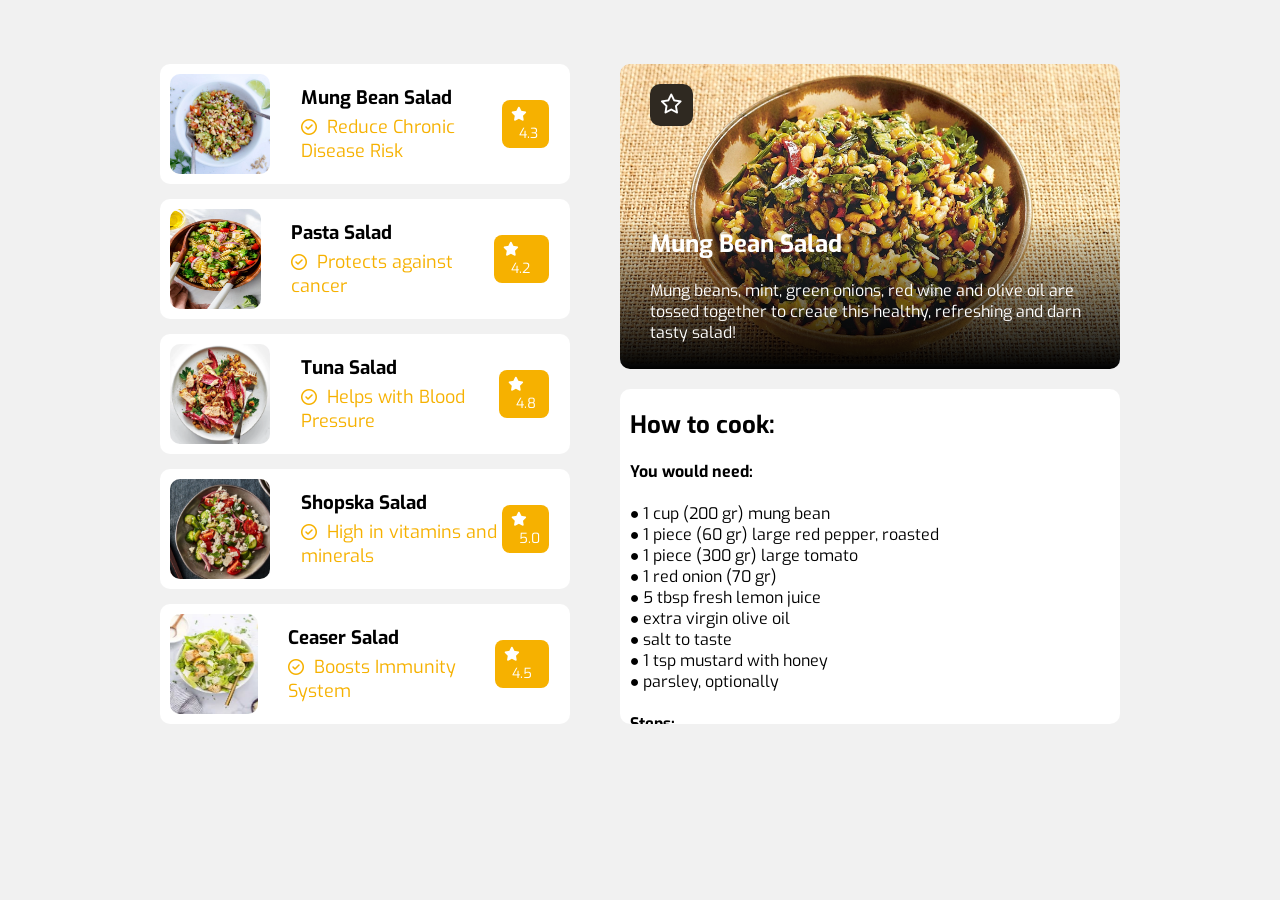
==== index.html @ 81a6a022 "new file structure" ====
<!DOCTYPE html>
<html lang="en">

<head>
    <meta charset="UTF-8">
    <meta name="viewport" content="width=device-width, initial-scale=1.0">
    <title>Recipes Card Layout</title>
    <link rel="stylesheet" href="styles/style.css">
     <!--Fontawesome CDN-->
     <link rel="stylesheet" href="https://cdnjs.cloudflare.com/ajax/libs/font-awesome/6.5.0/css/all.min.css" integrity="sha512-Avb2QiuDEEvB4bZJYdft2mNjVShBftLdPG8FJ0V7irTLQ8Uo0qcPxh4Plq7G5tGm0rU+1SPhVotteLpBERwTkw==" crossorigin="anonymous" referrerpolicy="no-referrer" />
</head>

<body>
    <div class="wrapper">
        <div class="recipeCards">
            <div class="recipe">
                <img class="recipeImg" width="100" height="100" src="images/mung_bean_salad_sm.webp">
                <div class="recipeText">
                    <h3>Mung Bean Salad</h3>
                    <p><i class="fa-regular fa-circle-check"></i>&nbsp;&nbsp;Reduce Chronic Disease Risk</p>
                </div>
                <div class="rating">
                    <p id="fav" value="Mung Bean Salad"><i class="fa-solid fa-star"></i>&nbsp;&nbsp;4.3</p>
                </div>
            </div>
            <div class="recipe">
                <img class="recipeImg" width="100" height="100" src="images/pasta_salad_sm.webp">
                <div class="recipeText">
                    <h3>Pasta Salad</h3>
                    <p><i class="fa-regular fa-circle-check"></i>&nbsp;&nbsp;Protects against cancer</p>
                </div>
                <div class="rating">
                    <p id="fav" value="Pasta Salad"><i class="fa-solid fa-star"></i>&nbsp;&nbsp;4.2</p>
                </div>
            </div>
            <div class="recipe">
                <img class="recipeImg" width="100" height="100" src="images/tuna_salad_sm.webp">
                <div class="recipeText">
                    <h3>Tuna Salad</h3>
                    <p><i class="fa-regular fa-circle-check"></i>&nbsp;&nbsp;Helps with Blood Pressure</p>
                </div>
                <div class="rating">
                    <p id="fav" value="Tuna Salad"><i class="fa-solid fa-star"></i>&nbsp;&nbsp;4.8</p>
                </div>
            </div>
            <div class="recipe">
                <img class="recipeImg" width="100" height="100" src="images/shopska_salad_sm.webp">
                <div class="recipeText">
                    <h3>Shopska Salad</h3>
                    <p><i class="fa-regular fa-circle-check"></i>&nbsp;&nbsp;High in vitamins and minerals</p>
                </div>
                <div class="rating">
                    <p id="fav" value="Shopska Salad"><i class="fa-solid fa-star"></i>&nbsp;&nbsp;5.0</p>
                </div>
            </div>
            <div class="recipe">
                <img class="recipeImg" width="100" height="100" src="images/ceasar_salad_sm.webp">
                <div class="recipeText">
                    <h3>Ceaser Salad</h3>
                    <p><i class="fa-regular fa-circle-check"></i>&nbsp;&nbsp;Boosts Immunity System</p>
                </div>
                <div class="rating">
                    <p id="fav" value="Ceaser Salad"><i class="fa-solid fa-star"></i>&nbsp;&nbsp;4.5</p>
                </div>
            </div>
        </div>
        <div class="selectedItem">
            <div class="selectedImg">
                <img id="backImg" width="500" height="300" src="images/mung_bean_salad_lg.webp">
                <div class="favIcon"><i id="star-icon" class="fa-regular fa-star"></i></div>
                <div class="shortText">
                <h2 id="title">Mung Bean Salad</h2>
                <p id="descr">Mung beans, mint, green onions, red wine and olive oil are tossed together to create this healthy, refreshing and darn tasty salad!</p>
            </div>
            </div>
            <div class="selectedRecipeText">
                <h2>How to cook:</h2>
                <p id="cookRecipe"><b>You would need:</b> <br>
                    ● 1 cup (200 gr) mung bean 
                    ● 1 piece (60 gr) large red pepper, roasted 
                    ● 1 piece (300 gr) large tomato 
                    ● 1 red onion (70 gr) 
                    ● 5 tbsp fresh lemon juice 
                    ● extra virgin olive oil 
                    ● salt to taste  
                    ● 1 tsp mustard with honey 
                    ● parsley, optionally 
        
                    <b>Steps:</b> 
        
                     1. Soak the mung bean for a few hours so it will cook faster. Then wash it, place in a saucepan and cover with water. Cook over medium heat until the grains soften (be careful not to overcook it). It took me about 15-20 minutes. 
        
                     2. After the mung bean is cooked, wash it with cold water and set aside to drain and cool. 
        
                     3. During this time, prepare the vegetables. Cut the tomato into cubes, onion and pepper into thin slices. Squeeze out the juice of half a lemon.</p>
            </div>
        </div>
    </div>

    <script src="scripts/script.js"></script>
</body>

</html>

<!--
<i class="fa-regular fa-star"></i>
  -->
---- styles/style.css ----
@import url('https://fonts.googleapis.com/css2?family=Exo:ital,wght@0,100..900;1,100..900&display=swap');

* {
  font-family: 'Exo', sans-serif;
}

html {
  height: 100%;
  background-color: #F1F1F1;
}

body {
  margin: unset;
}

.wrapper {
  display: flex;
  width: 80%;
  justify-content: center;
  margin: auto;
  margin-top: 5%;
}

.recipeCards {
  width: 40%;
  margin-right: 50px;
}

.recipe {
  display: flex;
  justify-content: space-between;
  background-color: white;
  border-radius: 10px;
}

.recipe:hover {
  cursor: pointer;
  background-color: #F6B100;
}

.recipe:hover p {
  color: white;
}

.recipe:hover .rating p {
  background-color: white;
  color: #F6B100;
}

.recipe:nth-child(n+2) {
  margin-top: 15px;
}

.recipeImg {
  padding: 10px;
  border-radius: 20px;
}

.recipeText {
  display: flex;
  flex-direction: column;
  justify-content: center;
  margin-left: 5%;
  margin-right: auto;
}

.recipeText h3 {
  margin: unset;
}

.recipeText p {
  margin: 5px 0 0 0;
  font-size: 18px;
  color: #F6B100;
}

.recipeText p i {
  font-size: 16px;
}

.rating {
  margin-right: 5%;
  align-self: center;
}

.rating p {
  background-color: #F6B100;
  color: white;
  padding: 5px 9px;
  border-radius: 8px;
  font-size: 14px;
}

.selectedItem {
  width: 500px;
}

.selectedImg {
  position: relative;
}

.selectedImg img {
  border-radius: 10px;
}

.selectedImg::after {
  content: '';
  position: absolute;
  bottom: 0;
  left: 0;
  z-index: 1;
  width: 100%;
  height: 50%;
  border-end-end-radius: 10px;
  border-end-start-radius: 10px;
  background: linear-gradient(to bottom, rgba(0, 0, 0, 0), rgba(0, 0, 0, 2));
}

.shortText {
  position: absolute;
  bottom: 10px;
  left: 30px;
  color: white;
  z-index: 2;
  margin-right: 30px;
}

.selectedRecipeText {
  background-color: white;
  border-radius: 10px;
  /* height: 48%; */
  height: 335px;
  margin-top: 20px;
  overflow: auto;
}

.selectedRecipeText h2 {
  padding: 0 0 0 10px;
}

.selectedRecipeText p {
  padding: 0 0 10px 10px;
}

.favIcon {
  position: absolute;
  top: 20px;
  left: 30px;
  background-color: #2f2921;
  padding: 10px;
  border-radius: 10px;
}

.favIcon:hover {
  background-color: #7ac900 ;
  cursor: pointer;
}

.favIcon i {
  font-size: 20px;
  color: white;
}

#cookRecipe {
  white-space: pre-line;

}

/* Media queries */

@media only screen and (max-width: 460px) {
  .wrapper {
    width: 92%;
    flex-direction: column;
    padding-bottom: 5%;
  }

  .recipeCards {
    display: flex;
    overflow: scroll;
    width: 100%;
  }

  .recipe {
    flex-direction: column;
    margin-right: 10px;
    justify-content: unset;
  }

  .recipe:nth-last-child(1) {
    margin-right: 0px;
  }

  .recipeText {
    font-size: 12px;
    margin-left: 10%;
    padding-right: 5px;
  }

  .recipeText p {
    font-size: 12px;
  }

  .recipe:nth-child(n+2) {
    margin-top: unset;
    justify-content: space-between;
  }

  .recipe:nth-child(n+2) .recipeText {
    margin-bottom: auto;
  }

  .recipe:nth-child(n+2) .recipeText p {
    margin-top: 24%;
  }

  #backImg {
    height: 65dvw;
    width: 100%;
  }

  .selectedItem {
    margin-top: 20px;
    width: 100%;
  }

}
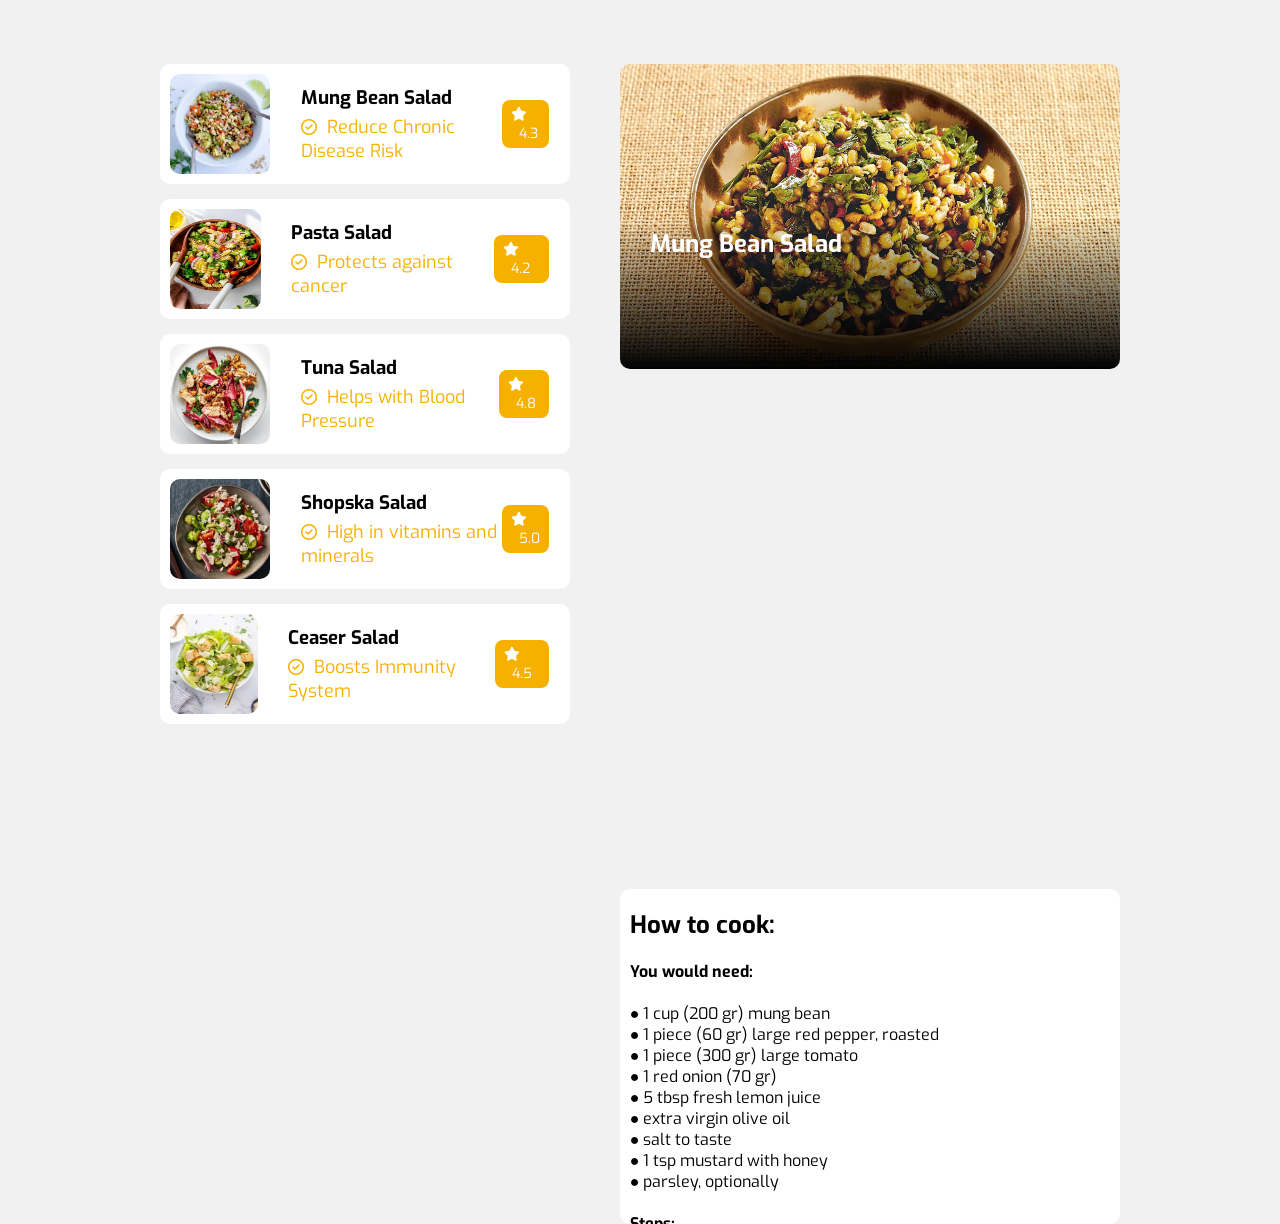
==== commit 4c7ac50d: "new animations + final changes" ====
--- a/index.html
+++ b/index.html
@@ -6,8 +6,11 @@
     <meta name="viewport" content="width=device-width, initial-scale=1.0">
     <title>Recipes Card Layout</title>
     <link rel="stylesheet" href="styles/style.css">
-     <!--Fontawesome CDN-->
-     <link rel="stylesheet" href="https://cdnjs.cloudflare.com/ajax/libs/font-awesome/6.5.0/css/all.min.css" integrity="sha512-Avb2QiuDEEvB4bZJYdft2mNjVShBftLdPG8FJ0V7irTLQ8Uo0qcPxh4Plq7G5tGm0rU+1SPhVotteLpBERwTkw==" crossorigin="anonymous" referrerpolicy="no-referrer" />
+    <!--Fontawesome CDN-->
+    <link rel="stylesheet" href="https://cdnjs.cloudflare.com/ajax/libs/font-awesome/6.5.0/css/all.min.css"
+        integrity="sha512-Avb2QiuDEEvB4bZJYdft2mNjVShBftLdPG8FJ0V7irTLQ8Uo0qcPxh4Plq7G5tGm0rU+1SPhVotteLpBERwTkw=="
+        crossorigin="anonymous" referrerpolicy="no-referrer" />
+    <script src="https://cdn.jsdelivr.net/npm/gsap@3.12.7/dist/gsap.min.js"></script>
 </head>
 
 <body>
@@ -69,30 +72,35 @@
                 <img id="backImg" width="500" height="300" src="images/mung_bean_salad_lg.webp">
                 <div class="favIcon"><i id="star-icon" class="fa-regular fa-star"></i></div>
                 <div class="shortText">
-                <h2 id="title">Mung Bean Salad</h2>
-                <p id="descr">Mung beans, mint, green onions, red wine and olive oil are tossed together to create this healthy, refreshing and darn tasty salad!</p>
-            </div>
+                    <h2 id="title">Mung Bean Salad</h2>
+                    <p id="descr">Mung beans, mint, green onions, red wine and olive oil are tossed together to create
+                        this healthy, refreshing and darn tasty salad!</p>
+                </div>
             </div>
             <div class="selectedRecipeText">
                 <h2>How to cook:</h2>
                 <p id="cookRecipe"><b>You would need:</b> <br>
-                    ● 1 cup (200 gr) mung bean 
-                    ● 1 piece (60 gr) large red pepper, roasted 
-                    ● 1 piece (300 gr) large tomato 
-                    ● 1 red onion (70 gr) 
-                    ● 5 tbsp fresh lemon juice 
-                    ● extra virgin olive oil 
-                    ● salt to taste  
-                    ● 1 tsp mustard with honey 
-                    ● parsley, optionally 
-        
-                    <b>Steps:</b> 
-        
-                     1. Soak the mung bean for a few hours so it will cook faster. Then wash it, place in a saucepan and cover with water. Cook over medium heat until the grains soften (be careful not to overcook it). It took me about 15-20 minutes. 
-        
-                     2. After the mung bean is cooked, wash it with cold water and set aside to drain and cool. 
-        
-                     3. During this time, prepare the vegetables. Cut the tomato into cubes, onion and pepper into thin slices. Squeeze out the juice of half a lemon.</p>
+                    ● 1 cup (200 gr) mung bean
+                    ● 1 piece (60 gr) large red pepper, roasted
+                    ● 1 piece (300 gr) large tomato
+                    ● 1 red onion (70 gr)
+                    ● 5 tbsp fresh lemon juice
+                    ● extra virgin olive oil
+                    ● salt to taste
+                    ● 1 tsp mustard with honey
+                    ● parsley, optionally
+
+                    <b>Steps:</b>
+
+                    1. Soak the mung bean for a few hours so it will cook faster. Then wash it, place in a saucepan and
+                    cover with water. Cook over medium heat until the grains soften (be careful not to overcook it). It
+                    took me about 15-20 minutes.
+
+                    2. After the mung bean is cooked, wash it with cold water and set aside to drain and cool.
+
+                    3. During this time, prepare the vegetables. Cut the tomato into cubes, onion and pepper into thin
+                    slices. Squeeze out the juice of half a lemon.
+                </p>
             </div>
         </div>
     </div>
--- a/styles/style.css
+++ b/styles/style.css
@@ -1,227 +1,226 @@
 @import url('https://fonts.googleapis.com/css2?family=Exo:ital,wght@0,100..900;1,100..900&display=swap');
 
 * {
-  font-family: 'Exo', sans-serif;
+    font-family: 'Exo', sans-serif;
 }
 
 html {
-  height: 100%;
-  background-color: #F1F1F1;
+    height: 100%;
+    background-color: #F1F1F1;
 }
 
 body {
-  margin: unset;
+    margin: unset;
 }
 
 .wrapper {
-  display: flex;
-  width: 80%;
-  justify-content: center;
-  margin: auto;
-  margin-top: 5%;
+    display: flex;
+    width: 80%;
+    justify-content: center;
+    margin: auto;
+    margin-top: 5%;
 }
 
 .recipeCards {
-  width: 40%;
-  margin-right: 50px;
+    width: 40%;
+    margin-right: 50px;
 }
 
 .recipe {
-  display: flex;
-  justify-content: space-between;
-  background-color: white;
-  border-radius: 10px;
+    display: flex;
+    justify-content: space-between;
+    background-color: white;
+    border-radius: 10px;
 }
 
 .recipe:hover {
-  cursor: pointer;
-  background-color: #F6B100;
+    cursor: pointer;
+    background-color: #F6B100;
 }
 
 .recipe:hover p {
-  color: white;
+    color: white;
 }
 
 .recipe:hover .rating p {
-  background-color: white;
-  color: #F6B100;
+    background-color: white;
+    color: #F6B100;
 }
 
 .recipe:nth-child(n+2) {
-  margin-top: 15px;
+    margin-top: 15px;
 }
 
 .recipeImg {
-  padding: 10px;
-  border-radius: 20px;
+    padding: 10px;
+    border-radius: 20px;
 }
 
 .recipeText {
-  display: flex;
-  flex-direction: column;
-  justify-content: center;
-  margin-left: 5%;
-  margin-right: auto;
+    display: flex;
+    flex-direction: column;
+    justify-content: center;
+    margin-left: 5%;
+    margin-right: auto;
 }
 
 .recipeText h3 {
-  margin: unset;
+    margin: unset;
 }
 
 .recipeText p {
-  margin: 5px 0 0 0;
-  font-size: 18px;
-  color: #F6B100;
+    margin: 5px 0 0 0;
+    font-size: 18px;
+    color: #F6B100;
 }
 
 .recipeText p i {
-  font-size: 16px;
+    font-size: 16px;
 }
 
 .rating {
-  margin-right: 5%;
-  align-self: center;
+    margin-right: 5%;
+    align-self: center;
 }
 
 .rating p {
-  background-color: #F6B100;
-  color: white;
-  padding: 5px 9px;
-  border-radius: 8px;
-  font-size: 14px;
+    background-color: #F6B100;
+    color: white;
+    padding: 5px 9px;
+    border-radius: 8px;
+    font-size: 14px;
 }
 
 .selectedItem {
-  width: 500px;
+    width: 500px;
 }
 
 .selectedImg {
-  position: relative;
+    position: relative;
 }
 
 .selectedImg img {
-  border-radius: 10px;
+    border-radius: 10px;
 }
 
 .selectedImg::after {
-  content: '';
-  position: absolute;
-  bottom: 0;
-  left: 0;
-  z-index: 1;
-  width: 100%;
-  height: 50%;
-  border-end-end-radius: 10px;
-  border-end-start-radius: 10px;
-  background: linear-gradient(to bottom, rgba(0, 0, 0, 0), rgba(0, 0, 0, 2));
+    content: '';
+    position: absolute;
+    bottom: 0;
+    left: 0;
+    z-index: 1;
+    width: 100%;
+    height: 50%;
+    border-end-end-radius: 10px;
+    border-end-start-radius: 10px;
+    background: linear-gradient(to bottom, rgba(0, 0, 0, 0), rgba(0, 0, 0, 2));
 }
 
 .shortText {
-  position: absolute;
-  bottom: 10px;
-  left: 30px;
-  color: white;
-  z-index: 2;
-  margin-right: 30px;
+    position: absolute;
+    bottom: 10px;
+    left: 30px;
+    color: white;
+    z-index: 2;
+    margin-right: 30px;
 }
 
 .selectedRecipeText {
-  background-color: white;
-  border-radius: 10px;
-  /* height: 48%; */
-  height: 335px;
-  margin-top: 20px;
-  overflow: auto;
+    background-color: white;
+    border-radius: 10px;
+    /* height: 48%; */
+    height: 335px;
+    margin-top: 20px;
+    overflow: auto;
 }
 
 .selectedRecipeText h2 {
-  padding: 0 0 0 10px;
+    padding: 0 0 0 10px;
 }
 
 .selectedRecipeText p {
-  padding: 0 0 10px 10px;
+    padding: 0 0 10px 10px;
 }
 
 .favIcon {
-  position: absolute;
-  top: 20px;
-  left: 30px;
-  background-color: #2f2921;
-  padding: 10px;
-  border-radius: 10px;
+    position: absolute;
+    top: 20px;
+    left: 30px;
+    background-color: #2f2921;
+    padding: 10px;
+    border-radius: 10px;
 }
 
 .favIcon:hover {
-  background-color: #7ac900 ;
-  cursor: pointer;
+    background-color: #7ac900;
+    cursor: pointer;
 }
 
 .favIcon i {
-  font-size: 20px;
-  color: white;
+    font-size: 20px;
+    color: white;
 }
 
 #cookRecipe {
-  white-space: pre-line;
+    white-space: pre-line;
 
 }
 
 /* Media queries */
 
 @media only screen and (max-width: 460px) {
-  .wrapper {
-    width: 92%;
-    flex-direction: column;
-    padding-bottom: 5%;
-  }
-
-  .recipeCards {
-    display: flex;
-    overflow: scroll;
-    width: 100%;
-  }
-
-  .recipe {
-    flex-direction: column;
-    margin-right: 10px;
-    justify-content: unset;
-  }
-
-  .recipe:nth-last-child(1) {
-    margin-right: 0px;
-  }
-
-  .recipeText {
-    font-size: 12px;
-    margin-left: 10%;
-    padding-right: 5px;
-  }
-
-  .recipeText p {
-    font-size: 12px;
-  }
-
-  .recipe:nth-child(n+2) {
-    margin-top: unset;
-    justify-content: space-between;
-  }
-
-  .recipe:nth-child(n+2) .recipeText {
-    margin-bottom: auto;
-  }
-
-  .recipe:nth-child(n+2) .recipeText p {
-    margin-top: 24%;
-  }
-
-  #backImg {
-    height: 65dvw;
-    width: 100%;
-  }
-
-  .selectedItem {
-    margin-top: 20px;
-    width: 100%;
-  }
-
+    .wrapper {
+        width: 92%;
+        flex-direction: column;
+        padding-bottom: 5%;
+    }
+
+    .recipeCards {
+        display: flex;
+        overflow: scroll;
+        width: 100%;
+    }
+
+    .recipe {
+        flex-direction: column;
+        margin-right: 10px;
+        justify-content: unset;
+    }
+
+    .recipe:nth-last-child(1) {
+        margin-right: 0px;
+    }
+
+    .recipeText {
+        font-size: 12px;
+        margin-left: 10%;
+        padding-right: 5px;
+    }
+
+    .recipeText p {
+        font-size: 12px;
+    }
+
+    .recipe:nth-child(n+2) {
+        margin-top: unset;
+        justify-content: space-between;
+    }
+
+    .recipe:nth-child(n+2) .recipeText {
+        margin-bottom: auto;
+    }
+
+    .recipe:nth-child(n+2) .recipeText p {
+        margin-top: 24%;
+    }
+
+    #backImg {
+        height: 65dvw;
+        width: 100%;
+    }
+
+    .selectedItem {
+        margin-top: 20px;
+        width: 100%;
+    }
 }
